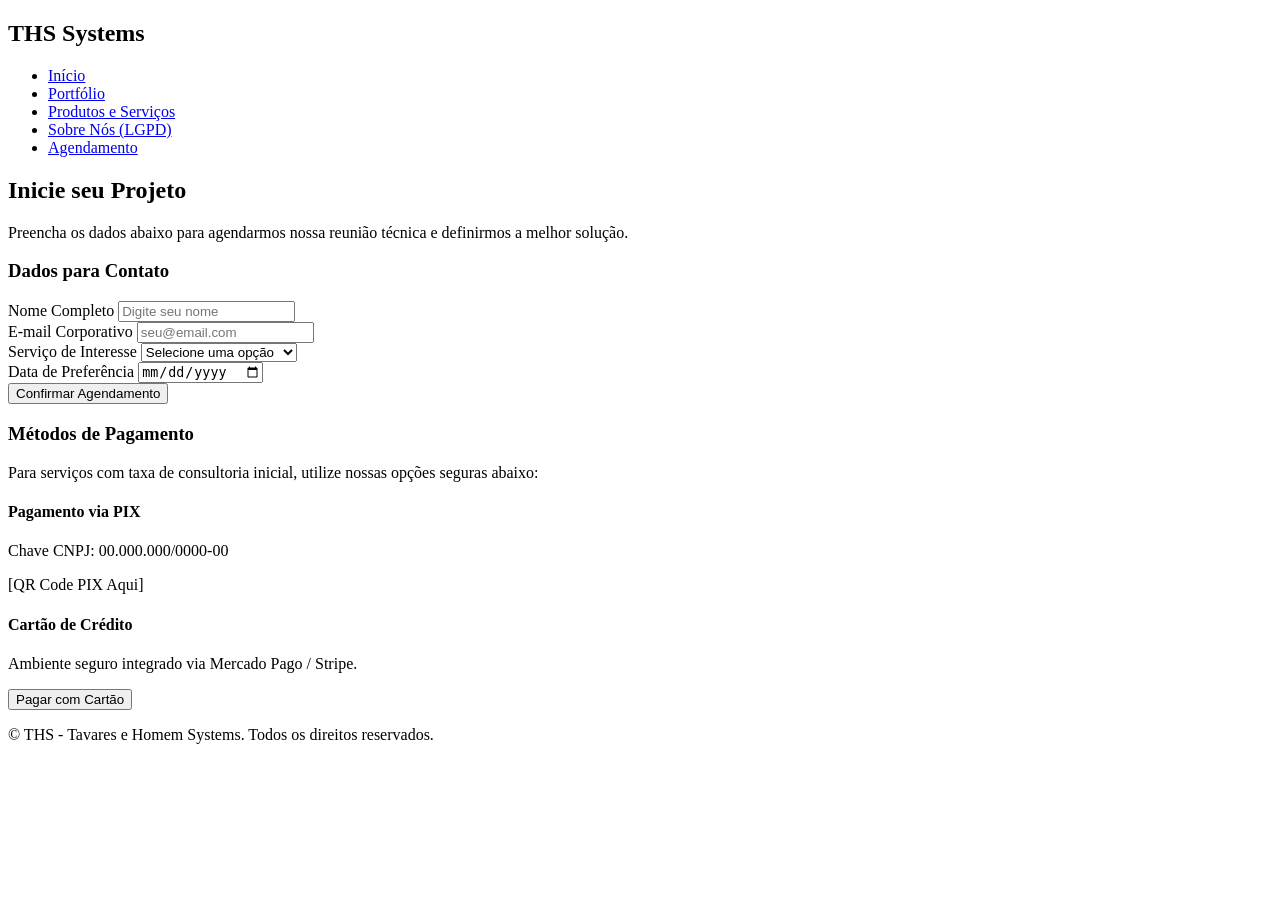
==== THS-TavaresEHomemSystems/agendamento.html @ 4957beeb "Create agendamento.html <header>     <nav class="navbar">         <div class="logo">             " ====
<!DOCTYPE html>
<html lang="pt-BR">
  <head>
  <meta charset="UTF-8">
  <meta name="viewport" content="width=device-width, initial-scale=1.0">
  <title>Produtos e Serviços - THS</title>
  <!-- O caminho do CSS usa '../' para voltar uma pasta e achar o arquivo -->
  <link rel="stylesheet" href="../css/style.css">
  </head>
  <body>
<header>
    <nav class="navbar">
        <div class="logo">
            <h1>THS <span class="neon-text">Systems</span></h1>
        </div>
        <ul class="nav-links">
            <li><a href="../index.html">Início</a></li>
            <li><a href="portfolio.html">Portfólio</a></li>
            <li><a href="product.html">Produtos e Serviços</a></li>
            <li><a href="sobre.html">Sobre Nós (LGPD)</a></li>
            <li><a href="agendamento.html" class="active">Agendamento</a></li>
        </ul>
    </nav>
</header>

<main class="container-agendamento">
    <section class="agendamento-header">
        <h2>Inicie seu <span class="neon-text">Projeto</span></h2>
        <p>Preencha os dados abaixo para agendarmos nossa reunião técnica e definirmos a melhor solução.</p>
    </section>

    <div class="agendamento-content">
        <!-- Formulário de Agendamento -->
        <form class="form-agendamento">
            <h3>Dados para Contato</h3>
            
            <div class="form-group">
                <label for="nome">Nome Completo</label>
                <input type="text" id="nome" placeholder="Digite seu nome" required>
            </div>

            <div class="form-group">
                <label for="email">E-mail Corporativo</label>
                <input type="email" id="email" placeholder="seu@email.com" required>
            </div>

            <div class="form-group">
                <label for="servico">Serviço de Interesse</label>
                <select id="servico" required>
                    <option value="" disabled selected>Selecione uma opção</option>
                    <option value="web">Desenvolvimento Web</option>
                    <option value="sistema">Sistemas Sob Medida</option>
                    <option value="manutencao">Manutenção de TI</option>
                    <option value="lgpd">Adequação LGPD</option>
                </select>
            </div>

            <div class="form-group">
                <label for="data">Data de Preferência</label>
                <input type="date" id="data" required>
            </div>

            <button type="button" class="btn-primary btn-submit">Confirmar Agendamento</button>
        </form>

        <!-- Área de Pagamento -->
        <div class="pagamento-info">
            <h3>Métodos de <span class="neon-text">Pagamento</span></h3>
            <p>Para serviços com taxa de consultoria inicial, utilize nossas opções seguras abaixo:</p>
            
            <div class="card-pagamento">
                <h4>Pagamento via PIX</h4>
                <p>Chave CNPJ: 00.000.000/0000-00</p>
                <div class="pix-placeholder">
                    [QR Code PIX Aqui]
                </div>
            </div>

            <div class="card-pagamento">
                <h4>Cartão de Crédito</h4>
                <p>Ambiente seguro integrado via Mercado Pago / Stripe.</p>
                <button class="btn-buy">Pagar com Cartão</button>
            </div>
        </div>
    </div>
</main>

<footer>
    <p>&copy; THS - Tavares e Homem Systems. Todos os direitos reservados.</p>
</footer>

<script src="../js/main.js"></script>
</body>
</html>
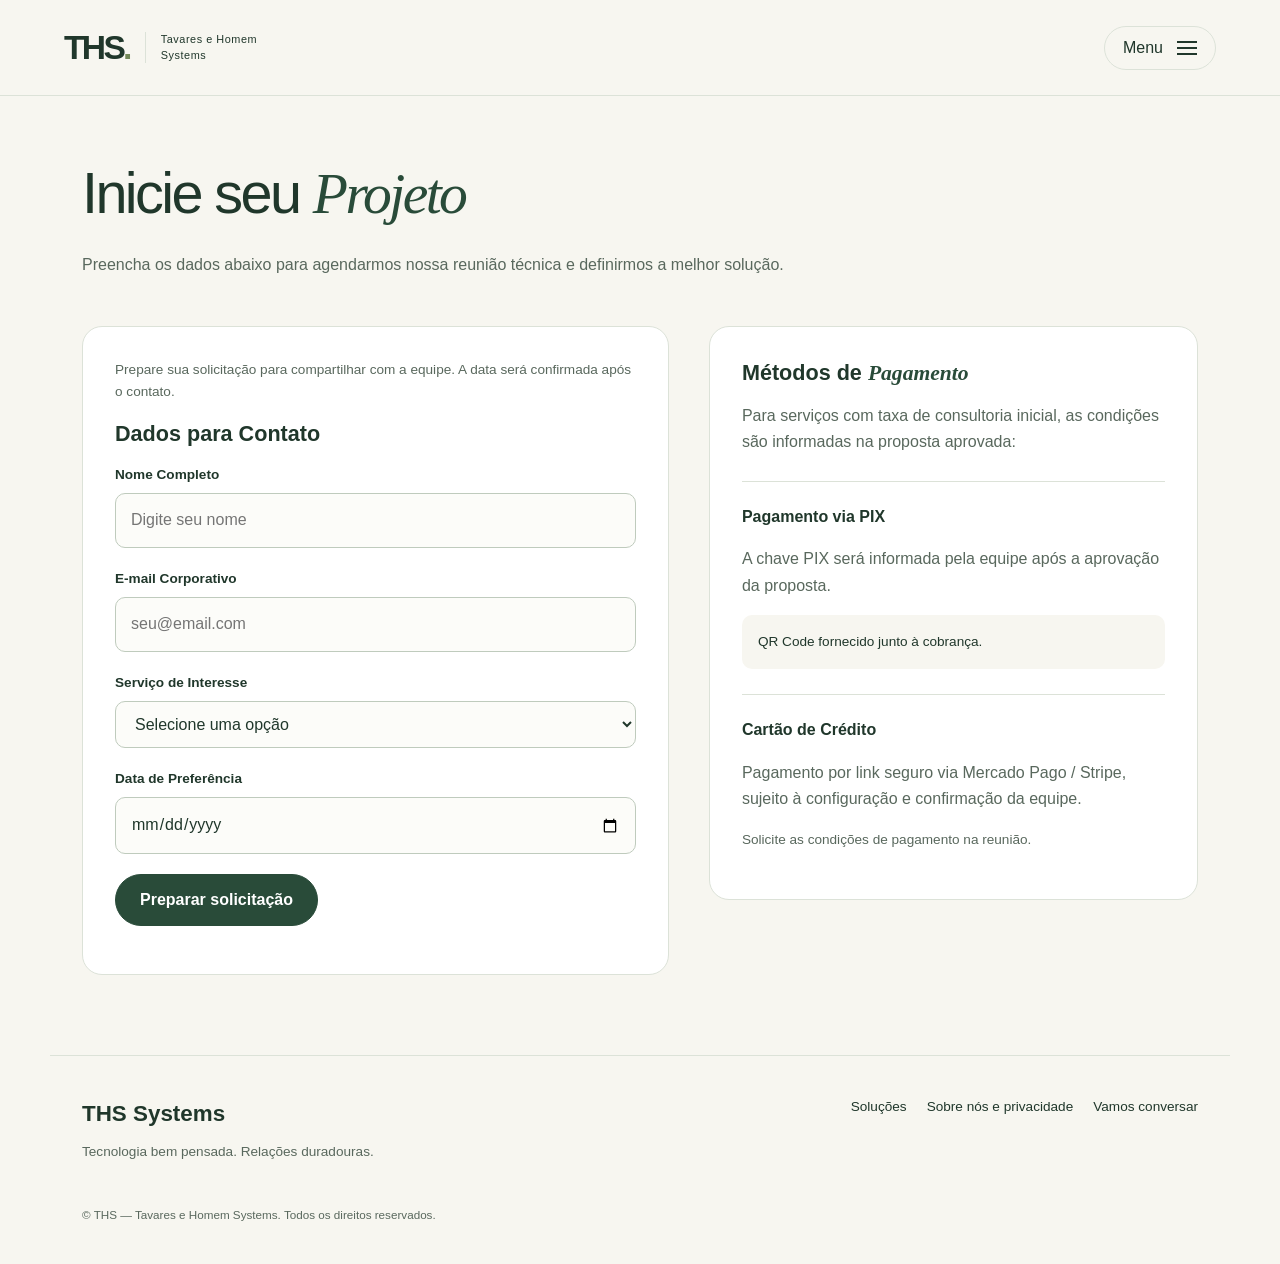
==== commit 8d9d7fb4: "Reformula layout responsivo THS, corrige navegação e apresenta automação e IA" ====
--- a/THS-TavaresEHomemSystems/agendamento.html
+++ b/THS-TavaresEHomemSystems/agendamento.html
@@ -3,35 +3,22 @@
   <head>
   <meta charset="UTF-8">
   <meta name="viewport" content="width=device-width, initial-scale=1.0">
-  <title>Produtos e Serviços - THS</title>
+  <title>Agendamento e dúvidas — THS</title>
   <!-- O caminho do CSS usa '../' para voltar uma pasta e achar o arquivo -->
-  <link rel="stylesheet" href="../css/style.css">
-  </head>
+  <link rel="stylesheet" href="css/style.css">
+  <meta name="description" content="THS — Tavares e Homem Systems. Desenvolvimento web, sistemas sob medida, manutenção de TI, design e inteligência artificial aplicada ao seu negócio."></head>
   <body>
-<header>
-    <nav class="navbar">
-        <div class="logo">
-            <h1>THS <span class="neon-text">Systems</span></h1>
-        </div>
-        <ul class="nav-links">
-            <li><a href="../index.html">Início</a></li>
-            <li><a href="portfolio.html">Portfólio</a></li>
-            <li><a href="product.html">Produtos e Serviços</a></li>
-            <li><a href="sobre.html">Sobre Nós (LGPD)</a></li>
-            <li><a href="agendamento.html" class="active">Agendamento</a></li>
-        </ul>
-    </nav>
-</header>
+<a class="skip-link" href="#conteudo">Pular para o conteúdo</a><header class="site-header"><nav class="navbar" aria-label="Navegação principal"><a class="brand" href="index.html" aria-label="THS — início"><span class="brand-mark">THS<span>.</span></span><span class="brand-name">Tavares e Homem<br>Systems</span></a><details class="menu"><summary aria-label="Abrir ou fechar menu"><span class="menu-label">Menu</span><span class="hamburger" aria-hidden="true"><i></i><i></i><i></i></span></summary><ul class="nav-links"><li><a href="index.html">Início</a></li><li><a href="product.html">Produtos e serviços</a></li><li><a href="portfolio.html">Portfólio</a></li><li><a href="sobre.html">Sobre nós e LGPD</a></li><li><a href="agendamento.html" aria-current="page">Agendamento e dúvidas</a></li></ul></details></nav></header>
 
-<main class="container-agendamento">
+<main id="conteudo" class="container-agendamento">
     <section class="agendamento-header">
-        <h2>Inicie seu <span class="neon-text">Projeto</span></h2>
+        <h1 class="page-title">Inicie seu <span class="neon-text">Projeto</span></h1>
         <p>Preencha os dados abaixo para agendarmos nossa reunião técnica e definirmos a melhor solução.</p>
     </section>
 
     <div class="agendamento-content">
         <!-- Formulário de Agendamento -->
-        <form class="form-agendamento">
+        <form class="form-agendamento"><p class="form-note">Prepare sua solicitação para compartilhar com a equipe. A data será confirmada após o contato.</p>
             <h3>Dados para Contato</h3>
             
             <div class="form-group">
@@ -51,7 +38,7 @@
                     <option value="web">Desenvolvimento Web</option>
                     <option value="sistema">Sistemas Sob Medida</option>
                     <option value="manutencao">Manutenção de TI</option>
-                    <option value="lgpd">Adequação LGPD</option>
+                    <option value="ia">Automação e Inteligência Artificial</option><option value="arquitetura">Arquitetura de Software</option><option value="design">UI/UX Design Interativo</option><option value="lgpd">Adequação LGPD</option>
                 </select>
             </div>
 
@@ -60,35 +47,34 @@
                 <input type="date" id="data" required>
             </div>
 
-            <button type="button" class="btn-primary btn-submit">Confirmar Agendamento</button>
-        </form>
+            <button type="submit" class="btn-primary btn-submit">Preparar solicitação</button>
+        <p id="form-status" role="status"></p><div id="request-result" hidden><label for="request-text">Sua solicitação</label><textarea id="request-text" rows="8" readonly></textarea><button type="button" class="btn-buy" id="copy-request">Copiar solicitação</button><p>Compartilhe este texto pelo canal de contato da THS que você já utiliza. Nenhum dado foi enviado e nenhum horário foi reservado.</p></div></form>
 
         <!-- Área de Pagamento -->
         <div class="pagamento-info">
             <h3>Métodos de <span class="neon-text">Pagamento</span></h3>
-            <p>Para serviços com taxa de consultoria inicial, utilize nossas opções seguras abaixo:</p>
+            <p>Para serviços com taxa de consultoria inicial, as condições são informadas na proposta aprovada:</p>
             
             <div class="card-pagamento">
                 <h4>Pagamento via PIX</h4>
-                <p>Chave CNPJ: 00.000.000/0000-00</p>
+                <p>A chave PIX será informada pela equipe após a aprovação da proposta.</p>
                 <div class="pix-placeholder">
-                    [QR Code PIX Aqui]
+                    QR Code fornecido junto à cobrança.
                 </div>
             </div>
 
             <div class="card-pagamento">
                 <h4>Cartão de Crédito</h4>
-                <p>Ambiente seguro integrado via Mercado Pago / Stripe.</p>
-                <button class="btn-buy">Pagar com Cartão</button>
+                <p>Pagamento por link seguro via Mercado Pago / Stripe, sujeito à configuração e confirmação da equipe.</p>
+                <p class="form-note">Solicite as condições de pagamento na reunião.</p>
             </div>
         </div>
     </div>
 </main>
 
-<footer>
-    <p>&copy; THS - Tavares e Homem Systems. Todos os direitos reservados.</p>
-</footer>
+<footer class="site-footer"><div><a class="footer-brand" href="index.html">THS Systems</a><p>Tecnologia bem pensada. Relações duradouras.</p></div><div><a href="product.html">Soluções</a><a href="sobre.html">Sobre nós e privacidade</a><a href="agendamento.html">Vamos conversar</a></div><small>© THS — Tavares e Homem Systems. Todos os direitos reservados.</small></footer>
 
-<script src="../js/main.js"></script>
+<script src="js/main.js"></script>
 </body>
 </html>
+
--- a/THS-TavaresEHomemSystems/css/style.css
+++ b/THS-TavaresEHomemSystems/css/style.css
@@ -0,0 +1,3 @@
+:root{--green:#294b39;--ink:#20372b;--muted:#59685d;--paper:#f7f6f0;--line:#dce2d8;--accent:#b9d5a3;--white:#fff}*{box-sizing:border-box}body{margin:0;background:var(--paper);color:var(--ink);font-family:'Segoe UI',Arial,sans-serif;line-height:1.65}a{color:inherit;text-decoration:none}button,input,select,textarea{font:inherit}button,summary{cursor:pointer}h1,h2,h3,h4,p{margin:0 0 1rem}h1,h2{line-height:1.15;letter-spacing:-.045em}h1{font-size:clamp(2.6rem,6.3vw,5.7rem);font-weight:500}h2{font-size:clamp(1.8rem,3.2vw,3rem);font-weight:500}h3{font-size:1.35rem;line-height:1.3}p{color:var(--muted)}em{font-family:Georgia,serif;font-weight:400}.site-header{position:sticky;top:0;z-index:20;background:rgba(247,246,240,.97);border-bottom:1px solid var(--line)}.navbar{max-width:1280px;margin:auto;padding:20px 5%;display:flex;align-items:center;justify-content:space-between;gap:1rem}.brand{display:flex;align-items:center;gap:15px}.brand-mark{font-size:2.1rem;font-weight:800;letter-spacing:-.08em}.brand-mark span{color:#728858}.brand-name{font-size:.68rem;line-height:1.4;letter-spacing:.05em;border-left:1px solid var(--line);padding-left:15px}.menu{position:relative}.menu summary{display:flex;align-items:center;gap:14px;min-height:44px;list-style:none;border:1px solid var(--line);border-radius:30px;padding:8px 18px}.menu summary::-webkit-details-marker{display:none}.hamburger{display:grid;gap:4px;width:20px}.hamburger i{height:2px;background:var(--ink);transition:transform .2s}.menu[open] .hamburger i:first-child{transform:translateY(6px) rotate(45deg)}.menu[open] .hamburger i:nth-child(2){opacity:0}.menu[open] .hamburger i:last-child{transform:translateY(-6px) rotate(-45deg)}.nav-links{position:absolute;right:0;top:100%;width:300px;max-width:calc(100vw - 32px);list-style:none;background:var(--white);padding:12px;border:1px solid var(--line);border-radius:18px;box-shadow:0 18px 50px #20372b18}.nav-links a{display:block;padding:12px 16px;border-radius:10px}.nav-links a:hover,.nav-links a[aria-current]{background:#e9eee3;color:var(--green)}.skip-link{position:fixed;top:-100px;left:1rem;z-index:100;background:white;padding:12px}.skip-link:focus{top:10px}:focus-visible{outline:3px solid #648244;outline-offset:4px}main{max-width:1180px;margin:auto;padding:64px 32px 80px;min-height:65vh}.hero{padding:35px 0 70px;position:relative}.hero-content{max-width:900px}.hero-content>p:not(.eyebrow){font-size:1.2rem;max-width:640px}.eyebrow{font-size:.73rem;letter-spacing:.15em;font-weight:700;color:var(--green);margin-bottom:24px}.terminal-container{display:inline-flex;gap:8px;margin:24px 0;background:#e9eee3;padding:10px 18px;border-radius:30px;font-family:monospace;font-size:.85rem;flex-wrap:wrap}.prefix{color:var(--green)}.neon-text{color:var(--green);font-family:Georgia,serif;font-style:italic}.btn-primary,.btn-buy{display:inline-flex;align-items:center;justify-content:center;min-height:48px;padding:12px 24px;border:1px solid var(--green);border-radius:30px;background:var(--green);color:white;font-weight:600;transition:background .2s,transform .2s}.btn-primary:hover,.btn-buy:hover{background:#3e614c;transform:translateY(-2px)}.home-intro{border-top:1px solid var(--line);padding:55px 0;display:grid;grid-template-columns:1.2fr 1fr;gap:50px}.home-intro h2{font-size:2rem}.home-solutions,.products-grid,.lgpd-cards{display:grid;grid-template-columns:repeat(3,minmax(0,1fr));gap:22px}.home-solutions>a,.product-card,.card{background:#fff;border:1px solid var(--line);border-radius:18px;padding:30px;min-width:0}.home-solutions span{font-size:.7rem;letter-spacing:.09em;display:block;margin-bottom:40px}.home-solutions b{font-size:.85rem}.cta{margin-top:60px;padding:40px;background:#e8eddf;border-radius:24px;display:flex;align-items:center;justify-content:space-between;gap:25px}.cta h2{font-size:2rem;margin:0}.products-header,.portfolio-header,.agendamento-header{max-width:770px;margin-bottom:48px}.product-card{display:flex;flex-direction:column}.product-card p{font-size:.95rem}.icon{font-size:1.5rem;margin-bottom:20px}.price{margin-top:auto;font-size:.8rem;color:var(--muted);padding:14px 0}.product-card .btn-buy{align-self:flex-start;font-size:.85rem}.deliverables{margin-top:50px;padding:40px;background:#e8eddf;border-radius:20px}.iframe-showcase{display:grid;gap:40px}.iframe-card{border:1px solid var(--line);border-radius:20px;overflow:hidden;background:white}.iframe-info{display:flex;align-items:center;justify-content:space-between;gap:20px;padding:24px}.iframe-info h3{margin:0}.iframe-info a{font-size:.8rem}.iframe-wrapper{background:#e8eddf}.iframe-wrapper iframe{display:block;width:100%;height:520px;border:0}.about-section,.lgpd-section,.contract-section{margin-bottom:60px}.about-section>p,.lgpd-section>p,.contract-section>p{max-width:850px}.lgpd-cards{margin-top:30px}.steps-list{list-style:none;padding:0;counter-reset:step;display:grid;gap:0}.steps-list li{padding:24px 0;border-bottom:1px solid var(--line);color:var(--muted)}.steps-list strong{color:var(--ink);display:block;margin-bottom:8px}.agendamento-content{display:grid;grid-template-columns:1.2fr 1fr;gap:40px;align-items:start}.form-agendamento,.pagamento-info{background:#fff;padding:32px;border:1px solid var(--line);border-radius:20px}.form-group{margin-bottom:20px}label{display:block;font-size:.85rem;font-weight:600;margin-bottom:7px}input,select,textarea{width:100%;min-width:0;padding:13px 15px;border:1px solid #bfcbbd;border-radius:10px;background:#fcfcf9;color:var(--ink)}textarea{resize:vertical}.form-note{font-size:.85rem}.card-pagamento{border-top:1px solid var(--line);padding-top:22px;margin-top:25px}.pix-placeholder{font-size:.85rem;background:var(--paper);padding:16px;border-radius:10px}.site-footer{max-width:1180px;margin:auto;padding:40px 32px;display:grid;grid-template-columns:1fr 1fr;border-top:1px solid var(--line);gap:25px}.footer-brand{font-size:1.4rem;font-weight:700}.site-footer p{font-size:.85rem;margin-top:8px}.site-footer>div:nth-child(2){display:flex;flex-wrap:wrap;justify-content:flex-end;gap:20px;font-size:.85rem}.site-footer small{grid-column:1/-1;font-size:.73rem;color:var(--muted)}#form-status{margin-top:15px}#request-result{margin-top:20px}#request-result button{margin:15px 0}main,section{scroll-margin-top:110px}@media(min-width:1450px){.hero{padding-top:70px;padding-bottom:100px}}@media(max-width:900px){.products-grid,.home-solutions,.lgpd-cards{grid-template-columns:repeat(2,minmax(0,1fr))}.home-intro,.agendamento-content{grid-template-columns:1fr;gap:25px}.hero{padding-top:20px}.hero-content{max-width:750px}}@media(max-width:600px){main{padding:35px 20px 55px}.navbar{padding:14px 20px}.brand-name{font-size:.6rem}.brand-mark{font-size:1.8rem}.menu-label{display:none}.menu summary{padding:10px 13px}.products-grid,.home-solutions,.lgpd-cards{grid-template-columns:1fr}.hero{padding-bottom:40px}.hero-content>p:not(.eyebrow){font-size:1.05rem}.eyebrow{font-size:.65rem}.home-intro{padding:35px 0}.cta,.iframe-info{flex-direction:column;align-items:flex-start}.cta,.deliverables{padding:25px}.iframe-wrapper iframe{height:420px}.form-agendamento,.pagamento-info{padding:22px}.site-footer{grid-template-columns:1fr;padding:30px 20px}.site-footer>div:nth-child(2){justify-content:flex-start}.btn-primary,.btn-buy{max-width:100%;text-align:center}.home-solutions span{margin-bottom:25px}}@media(prefers-reduced-motion:reduce){*,*::before,*::after{transition:none!important;animation:none!important;scroll-behavior:auto!important}}
+
+.page-title{font-size:clamp(2.2rem,4.5vw,4rem);margin-bottom:24px}
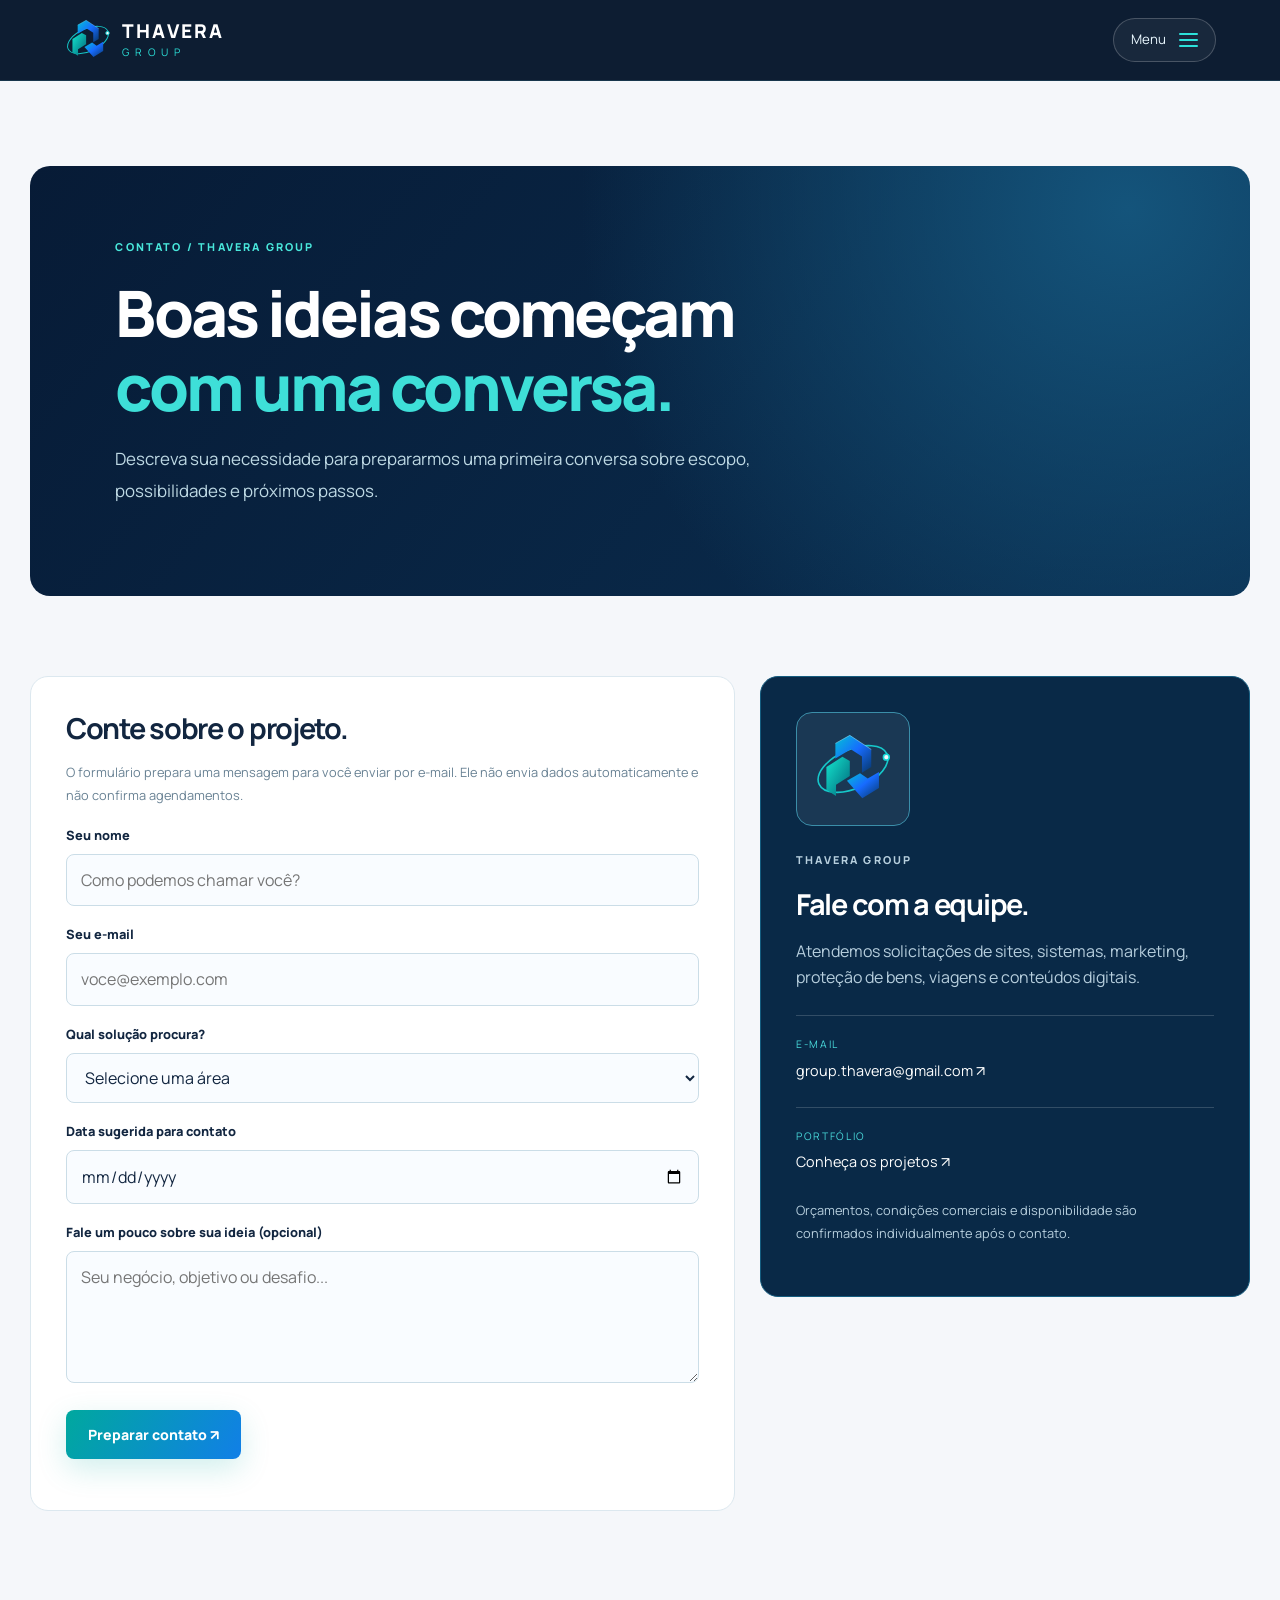
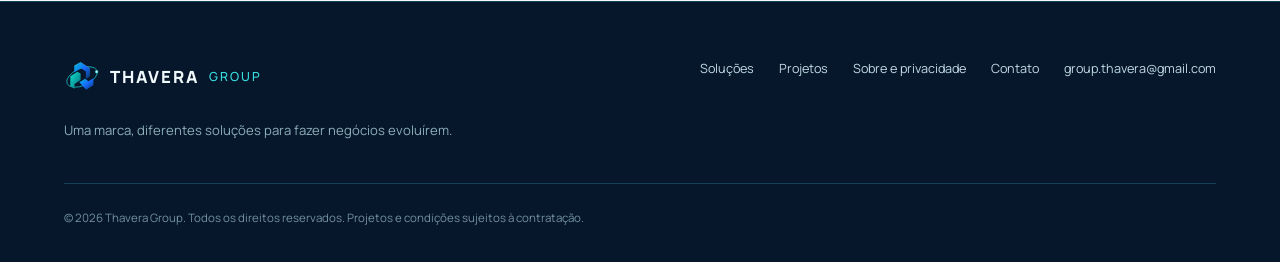
==== commit cf6a6b95: "Rebrand completo do site para Thavera Group: identidade visual, serviços e contato; preservar portfó" ====
--- a/THS-TavaresEHomemSystems/agendamento.html
+++ b/THS-TavaresEHomemSystems/agendamento.html
@@ -3,76 +3,38 @@
   <head>
   <meta charset="UTF-8">
   <meta name="viewport" content="width=device-width, initial-scale=1.0">
-  <title>Agendamento e dúvidas — THS</title>
+  <title>Contato e propostas | Thavera Group</title>
   <!-- O caminho do CSS usa '../' para voltar uma pasta e achar o arquivo -->
   <link rel="stylesheet" href="css/style.css">
-  <meta name="description" content="THS — Tavares e Homem Systems. Desenvolvimento web, sistemas sob medida, manutenção de TI, design e inteligência artificial aplicada ao seu negócio."></head>
+    <meta name="description" content="Converse com a Thavera Group e solicite uma proposta para seu projeto.">
+    <meta name="theme-color" content="#0b1d3a">
+    <link rel="canonical" href="https://ths-tavaresehomem.vercel.app/agendamento.html">
+    <link rel="icon" type="image/svg+xml" href="assets/thavera-mark.svg">
+    
+    
+    <meta property="og:type" content="website">
+    <meta property="og:site_name" content="Thavera Group">
+    <meta property="og:locale" content="pt_BR">
+    <meta property="og:title" content="Contato e propostas | Thavera Group">
+    <meta property="og:description" content="Converse com a Thavera Group e solicite uma proposta para seu projeto.">
+    <meta property="og:url" content="https://ths-tavaresehomem.vercel.app/agendamento.html">
+    <meta property="og:image" content="https://ths-tavaresehomem.vercel.app/assets/thavera-social-preview.svg">
+    <meta property="og:image:secure_url" content="https://ths-tavaresehomem.vercel.app/assets/thavera-social-preview.svg">
+    <meta property="og:image:type" content="image/svg+xml">
+    <meta property="og:image:width" content="1200">
+    <meta property="og:image:height" content="630">
+    <meta property="og:image:alt" content="Thavera Group — Desenvolvimento e Mídias Sociais">
+    <meta name="twitter:card" content="summary_large_image">
+    <meta name="twitter:title" content="Contato e propostas | Thavera Group">
+    <meta name="twitter:description" content="Converse com a Thavera Group e solicite uma proposta para seu projeto.">
+    <meta name="twitter:image" content="https://ths-tavaresehomem.vercel.app/assets/thavera-social-preview.svg">
+</head>
   <body>
-<a class="skip-link" href="#conteudo">Pular para o conteúdo</a><header class="site-header"><nav class="navbar" aria-label="Navegação principal"><a class="brand" href="index.html" aria-label="THS — início"><span class="brand-mark">THS<span>.</span></span><span class="brand-name">Tavares e Homem<br>Systems</span></a><details class="menu"><summary aria-label="Abrir ou fechar menu"><span class="menu-label">Menu</span><span class="hamburger" aria-hidden="true"><i></i><i></i><i></i></span></summary><ul class="nav-links"><li><a href="index.html">Início</a></li><li><a href="product.html">Produtos e serviços</a></li><li><a href="portfolio.html">Portfólio</a></li><li><a href="sobre.html">Sobre nós e LGPD</a></li><li><a href="agendamento.html" aria-current="page">Agendamento e dúvidas</a></li></ul></details></nav></header>
+<a class="skip-link" href="#conteudo">Pular para o conteúdo</a><header class="site-header"><nav class="navbar" aria-label="Navegação principal"><a class="brand" href="index.html" aria-label="Thavera Group — página inicial"><img class="brand-icon" src="assets/thavera-mark.svg" width="48" height="48" alt=""><span class="brand-name"><strong>THAVERA</strong><small>GROUP</small></span></a><details class="menu"><summary aria-label="Abrir menu"><span class="menu-label">Menu</span><span class="hamburger" aria-hidden="true"><i></i><i></i><i></i></span></summary><ul class="nav-links"><li><a href="index.html" >Início</a></li><li><a href="product.html" >Serviços</a></li><li><a href="portfolio.html" >Portfólio</a></li><li><a href="sobre.html" >Sobre nós</a></li><li><a class="nav-contact" href="agendamento.html" aria-current="page">Solicitar proposta ↗</a></li></ul></details></nav></header>
 
-<main id="conteudo" class="container-agendamento">
-    <section class="agendamento-header">
-        <h1 class="page-title">Inicie seu <span class="neon-text">Projeto</span></h1>
-        <p>Preencha os dados abaixo para agendarmos nossa reunião técnica e definirmos a melhor solução.</p>
-    </section>
+<main id="conteudo" class="interior-page"><section class="interior-hero"><p class="eyebrow">CONTATO / THAVERA GROUP</p><h1>Boas ideias começam<br><em>com uma conversa.</em></h1><p>Descreva sua necessidade para prepararmos uma primeira conversa sobre escopo, possibilidades e próximos passos.</p></section><div class="agendamento-content"><form class="form-agendamento"><h2>Conte sobre o projeto.</h2><p class="form-note">O formulário prepara uma mensagem para você enviar por e-mail. Ele não envia dados automaticamente e não confirma agendamentos.</p><div class="form-group"><label for="nome">Seu nome</label><input id="nome" type="text" name="nome" placeholder="Como podemos chamar você?" maxlength="100" autocomplete="name" required></div><div class="form-group"><label for="email">Seu e-mail</label><input id="email" type="email" name="email" placeholder="voce@exemplo.com" maxlength="150" autocomplete="email" required></div><div class="form-group"><label for="servico">Qual solução procura?</label><select id="servico" name="servico" required><option value="" disabled selected>Selecione uma área</option><option value="web">Sites e sistemas</option><option value="marketing">Marketing digital</option><option value="rastreamento">Rastreamento de bens</option><option value="viagens">Consultoria em viagens</option><option value="publicacao">Publicação digital</option><option value="ia">Automação e IA</option><option value="design">Design e identidade</option><option value="manutencao">Suporte e manutenção</option></select></div><div class="form-group"><label for="data">Data sugerida para contato</label><input id="data" type="date" name="data" required></div><div class="form-group"><label for="detalhes">Fale um pouco sobre sua ideia (opcional)</label><textarea id="detalhes" name="detalhes" rows="4" maxlength="2000" placeholder="Seu negócio, objetivo ou desafio..."></textarea></div><button type="submit" class="btn-primary btn-submit">Preparar contato ↗</button><p id="form-status" role="status" aria-live="polite"></p><div id="request-result" hidden><label for="request-text">Mensagem pronta para compartilhar</label><textarea id="request-text" rows="10" readonly></textarea><div class="request-actions"><a class="btn-primary" id="send-request" href="mailto:group.thavera@gmail.com">Abrir e-mail ↗</a><button type="button" class="btn-buy" id="copy-request">Copiar texto</button></div><p class="form-note">O envio depende do aplicativo de e-mail do seu dispositivo. Nenhum horário será reservado automaticamente.</p></div></form><aside class="contact-aside"><div class="contact-mark"><img src="assets/thavera-mark.svg" width="82" height="82" alt=""></div><p class="eyebrow">THAVERA GROUP</p><h2>Fale com a equipe.</h2><p>Atendemos solicitações de sites, sistemas, marketing, proteção de bens, viagens e conteúdos digitais.</p><div class="contact-line"><span>E-MAIL</span><a href="mailto:group.thavera@gmail.com">group.thavera@gmail.com ↗</a></div><div class="contact-line"><span>PORTFÓLIO</span><a href="portfolio.html">Conheça os projetos ↗</a></div><p class="form-note">Orçamentos, condições comerciais e disponibilidade são confirmados individualmente após o contato.</p></aside></div></main>
 
-    <div class="agendamento-content">
-        <!-- Formulário de Agendamento -->
-        <form class="form-agendamento"><p class="form-note">Prepare sua solicitação para compartilhar com a equipe. A data será confirmada após o contato.</p>
-            <h3>Dados para Contato</h3>
-            
-            <div class="form-group">
-                <label for="nome">Nome Completo</label>
-                <input type="text" id="nome" placeholder="Digite seu nome" required>
-            </div>
-
-            <div class="form-group">
-                <label for="email">E-mail Corporativo</label>
-                <input type="email" id="email" placeholder="seu@email.com" required>
-            </div>
-
-            <div class="form-group">
-                <label for="servico">Serviço de Interesse</label>
-                <select id="servico" required>
-                    <option value="" disabled selected>Selecione uma opção</option>
-                    <option value="web">Desenvolvimento Web</option>
-                    <option value="sistema">Sistemas Sob Medida</option>
-                    <option value="manutencao">Manutenção de TI</option>
-                    <option value="ia">Automação e Inteligência Artificial</option><option value="arquitetura">Arquitetura de Software</option><option value="design">UI/UX Design Interativo</option><option value="lgpd">Adequação LGPD</option>
-                </select>
-            </div>
-
-            <div class="form-group">
-                <label for="data">Data de Preferência</label>
-                <input type="date" id="data" required>
-            </div>
-
-            <button type="submit" class="btn-primary btn-submit">Preparar solicitação</button>
-        <p id="form-status" role="status"></p><div id="request-result" hidden><label for="request-text">Sua solicitação</label><textarea id="request-text" rows="8" readonly></textarea><button type="button" class="btn-buy" id="copy-request">Copiar solicitação</button><p>Compartilhe este texto pelo canal de contato da THS que você já utiliza. Nenhum dado foi enviado e nenhum horário foi reservado.</p></div></form>
-
-        <!-- Área de Pagamento -->
-        <div class="pagamento-info">
-            <h3>Métodos de <span class="neon-text">Pagamento</span></h3>
-            <p>Para serviços com taxa de consultoria inicial, as condições são informadas na proposta aprovada:</p>
-            
-            <div class="card-pagamento">
-                <h4>Pagamento via PIX</h4>
-                <p>A chave PIX será informada pela equipe após a aprovação da proposta.</p>
-                <div class="pix-placeholder">
-                    QR Code fornecido junto à cobrança.
-                </div>
-            </div>
-
-            <div class="card-pagamento">
-                <h4>Cartão de Crédito</h4>
-                <p>Pagamento por link seguro via Mercado Pago / Stripe, sujeito à configuração e confirmação da equipe.</p>
-                <p class="form-note">Solicite as condições de pagamento na reunião.</p>
-            </div>
-        </div>
-    </div>
-</main>
-
-<footer class="site-footer"><div><a class="footer-brand" href="index.html">THS Systems</a><p>Tecnologia bem pensada. Relações duradouras.</p></div><div><a href="product.html">Soluções</a><a href="sobre.html">Sobre nós e privacidade</a><a href="agendamento.html">Vamos conversar</a></div><small>© THS — Tavares e Homem Systems. Todos os direitos reservados.</small></footer>
+<footer class="site-footer"><div><a class="footer-brand" href="index.html"><img src="assets/thavera-mark.svg" width="36" height="36" alt="">THAVERA <span>GROUP</span></a><p>Uma marca, diferentes soluções para fazer negócios evoluírem.</p></div><div class="footer-links"><a href="product.html">Soluções</a><a href="portfolio.html">Projetos</a><a href="sobre.html">Sobre e privacidade</a><a href="agendamento.html">Contato</a><a href="mailto:group.thavera@gmail.com">group.thavera@gmail.com</a></div><small>© 2026 Thavera Group. Todos os direitos reservados. Projetos e condições sujeitos à contratação.</small></footer>
 
 <script src="js/main.js"></script>
 </body>
--- a/THS-TavaresEHomemSystems/css/style.css
+++ b/THS-TavaresEHomemSystems/css/style.css
@@ -1,3 +1,4 @@
-:root{--green:#294b39;--ink:#20372b;--muted:#59685d;--paper:#f7f6f0;--line:#dce2d8;--accent:#b9d5a3;--white:#fff}*{box-sizing:border-box}body{margin:0;background:var(--paper);color:var(--ink);font-family:'Segoe UI',Arial,sans-serif;line-height:1.65}a{color:inherit;text-decoration:none}button,input,select,textarea{font:inherit}button,summary{cursor:pointer}h1,h2,h3,h4,p{margin:0 0 1rem}h1,h2{line-height:1.15;letter-spacing:-.045em}h1{font-size:clamp(2.6rem,6.3vw,5.7rem);font-weight:500}h2{font-size:clamp(1.8rem,3.2vw,3rem);font-weight:500}h3{font-size:1.35rem;line-height:1.3}p{color:var(--muted)}em{font-family:Georgia,serif;font-weight:400}.site-header{position:sticky;top:0;z-index:20;background:rgba(247,246,240,.97);border-bottom:1px solid var(--line)}.navbar{max-width:1280px;margin:auto;padding:20px 5%;display:flex;align-items:center;justify-content:space-between;gap:1rem}.brand{display:flex;align-items:center;gap:15px}.brand-mark{font-size:2.1rem;font-weight:800;letter-spacing:-.08em}.brand-mark span{color:#728858}.brand-name{font-size:.68rem;line-height:1.4;letter-spacing:.05em;border-left:1px solid var(--line);padding-left:15px}.menu{position:relative}.menu summary{display:flex;align-items:center;gap:14px;min-height:44px;list-style:none;border:1px solid var(--line);border-radius:30px;padding:8px 18px}.menu summary::-webkit-details-marker{display:none}.hamburger{display:grid;gap:4px;width:20px}.hamburger i{height:2px;background:var(--ink);transition:transform .2s}.menu[open] .hamburger i:first-child{transform:translateY(6px) rotate(45deg)}.menu[open] .hamburger i:nth-child(2){opacity:0}.menu[open] .hamburger i:last-child{transform:translateY(-6px) rotate(-45deg)}.nav-links{position:absolute;right:0;top:100%;width:300px;max-width:calc(100vw - 32px);list-style:none;background:var(--white);padding:12px;border:1px solid var(--line);border-radius:18px;box-shadow:0 18px 50px #20372b18}.nav-links a{display:block;padding:12px 16px;border-radius:10px}.nav-links a:hover,.nav-links a[aria-current]{background:#e9eee3;color:var(--green)}.skip-link{position:fixed;top:-100px;left:1rem;z-index:100;background:white;padding:12px}.skip-link:focus{top:10px}:focus-visible{outline:3px solid #648244;outline-offset:4px}main{max-width:1180px;margin:auto;padding:64px 32px 80px;min-height:65vh}.hero{padding:35px 0 70px;position:relative}.hero-content{max-width:900px}.hero-content>p:not(.eyebrow){font-size:1.2rem;max-width:640px}.eyebrow{font-size:.73rem;letter-spacing:.15em;font-weight:700;color:var(--green);margin-bottom:24px}.terminal-container{display:inline-flex;gap:8px;margin:24px 0;background:#e9eee3;padding:10px 18px;border-radius:30px;font-family:monospace;font-size:.85rem;flex-wrap:wrap}.prefix{color:var(--green)}.neon-text{color:var(--green);font-family:Georgia,serif;font-style:italic}.btn-primary,.btn-buy{display:inline-flex;align-items:center;justify-content:center;min-height:48px;padding:12px 24px;border:1px solid var(--green);border-radius:30px;background:var(--green);color:white;font-weight:600;transition:background .2s,transform .2s}.btn-primary:hover,.btn-buy:hover{background:#3e614c;transform:translateY(-2px)}.home-intro{border-top:1px solid var(--line);padding:55px 0;display:grid;grid-template-columns:1.2fr 1fr;gap:50px}.home-intro h2{font-size:2rem}.home-solutions,.products-grid,.lgpd-cards{display:grid;grid-template-columns:repeat(3,minmax(0,1fr));gap:22px}.home-solutions>a,.product-card,.card{background:#fff;border:1px solid var(--line);border-radius:18px;padding:30px;min-width:0}.home-solutions span{font-size:.7rem;letter-spacing:.09em;display:block;margin-bottom:40px}.home-solutions b{font-size:.85rem}.cta{margin-top:60px;padding:40px;background:#e8eddf;border-radius:24px;display:flex;align-items:center;justify-content:space-between;gap:25px}.cta h2{font-size:2rem;margin:0}.products-header,.portfolio-header,.agendamento-header{max-width:770px;margin-bottom:48px}.product-card{display:flex;flex-direction:column}.product-card p{font-size:.95rem}.icon{font-size:1.5rem;margin-bottom:20px}.price{margin-top:auto;font-size:.8rem;color:var(--muted);padding:14px 0}.product-card .btn-buy{align-self:flex-start;font-size:.85rem}.deliverables{margin-top:50px;padding:40px;background:#e8eddf;border-radius:20px}.iframe-showcase{display:grid;gap:40px}.iframe-card{border:1px solid var(--line);border-radius:20px;overflow:hidden;background:white}.iframe-info{display:flex;align-items:center;justify-content:space-between;gap:20px;padding:24px}.iframe-info h3{margin:0}.iframe-info a{font-size:.8rem}.iframe-wrapper{background:#e8eddf}.iframe-wrapper iframe{display:block;width:100%;height:520px;border:0}.about-section,.lgpd-section,.contract-section{margin-bottom:60px}.about-section>p,.lgpd-section>p,.contract-section>p{max-width:850px}.lgpd-cards{margin-top:30px}.steps-list{list-style:none;padding:0;counter-reset:step;display:grid;gap:0}.steps-list li{padding:24px 0;border-bottom:1px solid var(--line);color:var(--muted)}.steps-list strong{color:var(--ink);display:block;margin-bottom:8px}.agendamento-content{display:grid;grid-template-columns:1.2fr 1fr;gap:40px;align-items:start}.form-agendamento,.pagamento-info{background:#fff;padding:32px;border:1px solid var(--line);border-radius:20px}.form-group{margin-bottom:20px}label{display:block;font-size:.85rem;font-weight:600;margin-bottom:7px}input,select,textarea{width:100%;min-width:0;padding:13px 15px;border:1px solid #bfcbbd;border-radius:10px;background:#fcfcf9;color:var(--ink)}textarea{resize:vertical}.form-note{font-size:.85rem}.card-pagamento{border-top:1px solid var(--line);padding-top:22px;margin-top:25px}.pix-placeholder{font-size:.85rem;background:var(--paper);padding:16px;border-radius:10px}.site-footer{max-width:1180px;margin:auto;padding:40px 32px;display:grid;grid-template-columns:1fr 1fr;border-top:1px solid var(--line);gap:25px}.footer-brand{font-size:1.4rem;font-weight:700}.site-footer p{font-size:.85rem;margin-top:8px}.site-footer>div:nth-child(2){display:flex;flex-wrap:wrap;justify-content:flex-end;gap:20px;font-size:.85rem}.site-footer small{grid-column:1/-1;font-size:.73rem;color:var(--muted)}#form-status{margin-top:15px}#request-result{margin-top:20px}#request-result button{margin:15px 0}main,section{scroll-margin-top:110px}@media(min-width:1450px){.hero{padding-top:70px;padding-bottom:100px}}@media(max-width:900px){.products-grid,.home-solutions,.lgpd-cards{grid-template-columns:repeat(2,minmax(0,1fr))}.home-intro,.agendamento-content{grid-template-columns:1fr;gap:25px}.hero{padding-top:20px}.hero-content{max-width:750px}}@media(max-width:600px){main{padding:35px 20px 55px}.navbar{padding:14px 20px}.brand-name{font-size:.6rem}.brand-mark{font-size:1.8rem}.menu-label{display:none}.menu summary{padding:10px 13px}.products-grid,.home-solutions,.lgpd-cards{grid-template-columns:1fr}.hero{padding-bottom:40px}.hero-content>p:not(.eyebrow){font-size:1.05rem}.eyebrow{font-size:.65rem}.home-intro{padding:35px 0}.cta,.iframe-info{flex-direction:column;align-items:flex-start}.cta,.deliverables{padding:25px}.iframe-wrapper iframe{height:420px}.form-agendamento,.pagamento-info{padding:22px}.site-footer{grid-template-columns:1fr;padding:30px 20px}.site-footer>div:nth-child(2){justify-content:flex-start}.btn-primary,.btn-buy{max-width:100%;text-align:center}.home-solutions span{margin-bottom:25px}}@media(prefers-reduced-motion:reduce){*,*::before,*::after{transition:none!important;animation:none!important;scroll-behavior:auto!important}}
-
-.page-title{font-size:clamp(2.2rem,4.5vw,4rem);margin-bottom:24px}
+@import url('https://fonts.googleapis.com/css2?family=DM+Sans:wght@400;500;600;700;800&family=Manrope:wght@400;500;600;700;800&display=swap');
+:root{--navy:#0b1d3a;--midnight:#06162c;--blue:#1677ff;--deepblue:#0f4c6b;--teal:#00a89e;--cyan:#2ce2da;--paper:#f5f7fa;--white:#fff;--ink:#122640;--muted:#5b6f82;--line:#dce8ef;--shadow:0 24px 70px rgba(10,37,66,.08)}
+*{box-sizing:border-box}html{scroll-behavior:smooth}body{margin:0;background:var(--paper);font-family:Manrope,"DM Sans",Arial,sans-serif;color:var(--ink);line-height:1.65}button,input,select,textarea{font:inherit}button,summary{cursor:pointer}a{color:inherit;text-decoration:none}h1,h2,h3,h4,p{margin:0 0 1rem}h1,h2,h3{line-height:1.15;letter-spacing:-.045em}h1{font-size:clamp(2.8rem,5.3vw,5.5rem)}h2{font-size:clamp(2rem,3.6vw,3.45rem)}h3{font-size:1.22rem}p{color:var(--muted)}em{font-style:normal;color:var(--teal)}:focus-visible{outline:3px solid var(--teal);outline-offset:4px}.skip-link{position:fixed;top:-120px;left:16px;z-index:100;background:white;padding:12px 18px;border-radius:9px}.skip-link:focus{top:10px}.site-header{position:sticky;top:0;z-index:30;background:rgba(6,22,44,.97);border-bottom:1px solid rgba(85,178,209,.16);backdrop-filter:blur(15px)}.navbar{max-width:1380px;margin:auto;padding:12px 5%;min-height:80px;display:flex;align-items:center;justify-content:space-between;gap:20px}.brand{display:flex;align-items:center;gap:10px;color:white;flex-shrink:0}.brand-icon{width:48px;height:48px;object-fit:contain}.brand-name{display:flex;flex-direction:column;line-height:1.04;letter-spacing:.14em}.brand-name strong{font-size:1.19rem;font-weight:800}.brand-name small{font-size:.65rem;color:var(--cyan);letter-spacing:.56em;padding-top:6px}.menu{position:relative}.menu summary{list-style:none;display:flex;gap:13px;align-items:center;color:#eaf8ff;background:#ffffff0c;border:1px solid #ffffff35;padding:10px 17px;border-radius:30px;min-height:44px}.menu summary::-webkit-details-marker{display:none}.menu-label{font-size:.83rem}.hamburger{display:grid;gap:4px;width:19px}.hamburger i{height:2px;background:var(--cyan);border-radius:3px}.menu[open] .hamburger i:first-child{transform:translateY(6px) rotate(45deg)}.menu[open] .hamburger i:nth-child(2){opacity:0}.menu[open] .hamburger i:last-child{transform:translateY(-6px) rotate(-45deg)}.nav-links{position:absolute;right:0;top:calc(100% + 10px);width:320px;max-width:calc(100vw - 30px);list-style:none;margin:0;background:#0b2341;border:1px solid #32728a;border-radius:16px;padding:10px;box-shadow:0 18px 50px #0007}.nav-links a{display:block;color:#dce9f3;padding:12px 16px;border-radius:9px;font-size:.87rem}.nav-links a:hover,.nav-links a[aria-current]{color:white;background:#ffffff15}.nav-links .nav-contact{color:#43ebe1}main{min-height:62vh}section{scroll-margin-top:90px}.eyebrow{color:#00a89e;font-weight:800;letter-spacing:.2em;font-size:.68rem;margin-bottom:20px}.btn-primary,.btn-buy,.btn-secondary{min-height:49px;padding:12px 22px;border-radius:8px;font-size:.88rem;font-weight:800;display:inline-flex;align-items:center;justify-content:center;gap:22px;transition:transform .2s,box-shadow .2s;text-align:center}.btn-primary,.btn-buy{background:linear-gradient(120deg,#00a89e,#117fe7);border:0;color:white;box-shadow:0 10px 30px #00a89e2f}.btn-secondary{border:1px solid #ffffff60;color:white;background:#ffffff0b}.btn-primary:hover,.btn-buy:hover,.btn-secondary:hover{transform:translateY(-3px);box-shadow:0 15px 35px #00a89e55}.text-link{font-weight:800;color:#087ea3;border-bottom:1px solid #00a89e;padding-bottom:5px;white-space:normal}.home-main{overflow:hidden}.hero{position:relative;background:radial-gradient(circle at 78% 43%,#0b4167 0%,transparent 42%),linear-gradient(135deg,#05132a 0%,#082546 60%,#061b35 100%);color:white;display:grid;grid-template-columns:1.07fr 1fr;gap:20px;min-height:650px;padding:90px max(5%,calc((100vw - 1250px)/2)) 95px;align-items:center;isolation:isolate}.hero:before{content:"";position:absolute;inset:0;background:linear-gradient(125deg,transparent 75%,#00b4bc18 75.3%,transparent 75.6%),linear-gradient(160deg,transparent 80%,#1677ff20 80.1%,transparent 80.5%);pointer-events:none}.hero-copy{position:relative;z-index:3;max-width:710px}.hero .eyebrow{color:#49e7df;display:flex;align-items:center;gap:12px}.live-dot{display:inline-block;width:8px;height:8px;flex-shrink:0;background:#19e4d0;border-radius:50%;box-shadow:0 0 14px #00ffdc}.hero h1{line-height:1.08;font-weight:800;letter-spacing:-.055em;margin-bottom:27px}.hero h1 em{color:#46e1de}.hero .lead{font-size:clamp(1rem,1.25vw,1.18rem);line-height:1.85;color:#bdd2e4;max-width:590px}.hero-actions{display:flex;gap:15px;flex-wrap:wrap;margin:33px 0 50px}.hero-trust{display:flex;gap:20px;flex-wrap:wrap;padding-top:25px;border-top:1px solid #ffffff29;font-size:.68rem;letter-spacing:.13em;color:#83b8ca}.hero-art{position:relative;min-height:530px;display:grid;place-items:center}.network{position:absolute;width:110%;max-width:670px;filter:drop-shadow(0 0 50px #007fba40);animation:drift 9s ease-in-out infinite}.hero-emblem{z-index:2;text-align:center;display:flex;flex-direction:column;align-items:center;justify-content:center;width:320px;height:320px;border:1px solid #45d6ec59;background:radial-gradient(circle,#082b50e8,#06152dcd);box-shadow:0 0 0 18px #33dcdf0a,0 20px 80px #0009;border-radius:50%;backdrop-filter:blur(4px)}.hero-emblem img{filter:drop-shadow(0 14px 25px #00acd055)}.hero-emblem strong{font-size:2rem;letter-spacing:.12em;line-height:1.1}.hero-emblem>span{font-size:.75rem;letter-spacing:.24em;color:#39d9de;margin-top:8px}.floating-card{position:absolute;z-index:3;display:flex;align-items:center;gap:10px;background:#082e4cdd;border:1px solid #17d6da7a;border-radius:10px;box-shadow:0 15px 35px #0004;color:#c9e8ef;padding:13px 18px;font-size:.7rem;letter-spacing:.02em}.floating-one{top:60px;left:-10px}.floating-two{right:-15px;bottom:75px}.floating-two span{color:var(--cyan)}.intro-panel,.offerings,.spotlight,.portfolio-tease,.interior-page{max-width:1280px;margin:auto;padding-left:30px;padding-right:30px}.intro-panel{padding-top:95px;padding-bottom:95px;display:grid;grid-template-columns:1fr 1fr;gap:100px;align-items:center}.intro-panel h2{margin:0}.intro-panel>p{font-size:1.05rem;line-height:2;max-width:550px}.section-heading{display:flex;justify-content:space-between;align-items:end;gap:40px;margin-bottom:36px}.section-heading h2{margin:0}.section-heading>p{max-width:390px;line-height:1.9}.offerings{padding-top:40px;padding-bottom:100px}.service-grid{display:grid;grid-template-columns:repeat(5,1fr);gap:15px}.service-card{display:flex;flex-direction:column;background:white;border:1px solid var(--line);border-radius:15px;padding:24px 19px;min-height:300px;transition:transform .25s,border-color .25s,box-shadow .25s;box-shadow:0 9px 30px #0d356108}.service-card:hover{transform:translateY(-7px);border-color:#00b6b2;box-shadow:var(--shadow)}.service-index,.project-teasers a>span,.team-card>span{font-size:.62rem;letter-spacing:.14em;color:#168b95;font-weight:800}.service-symbol{margin:32px 0 22px;width:55px;height:55px;border-radius:12px;display:grid;place-items:center;background:linear-gradient(135deg,#00ac9d,#176bf2);font-size:1.6rem;font-weight:800;color:white}.service-card h3{font-size:1.13rem;margin-bottom:12px}.service-card p{font-size:.83rem;line-height:1.7;flex:1}.service-more{color:#057b9b;font-size:.72rem;font-weight:800;margin-top:12px}.spotlight{display:grid;grid-template-columns:.9fr 1fr;gap:75px;align-items:center;padding-top:15px;padding-bottom:115px}.spotlight-graphic{min-height:385px;position:relative;overflow:hidden;border-radius:20px;background:radial-gradient(circle at 50% 45%,#075783,#06172f 70%);display:flex;flex-direction:column;align-items:center;justify-content:center;color:#58e6e4;letter-spacing:.2em;font-size:.7rem}.spotlight-graphic img{width:min(50%,210px);position:relative;z-index:2;filter:drop-shadow(0 0 36px #00ebdc88)}.spotlight-ring{position:absolute;width:75%;height:60%;border:2px solid #00d8cd66;transform:rotate(-24deg);border-radius:50%;box-shadow:0 0 55px #00d8cd22}.spotlight-graphic span{margin-top:25px;z-index:2}.spotlight>div:last-child p{line-height:1.9;margin-bottom:30px}.portfolio-tease{padding-bottom:105px}.project-teasers{display:grid;grid-template-columns:repeat(3,1fr);gap:17px}.project-teasers a{background:#eaf2f8;border:1px solid #d5e5ef;border-radius:14px;min-height:190px;padding:26px;display:flex;flex-direction:column;transition:transform .2s}.project-teasers a:hover{transform:translateY(-4px)}.project-teasers strong{font-size:1.23rem;margin-top:24px}.project-teasers small{font-size:.78rem;margin-top:auto;color:#5c7286}.cta{background:linear-gradient(120deg,#092b4d,#0a456c);border:1px solid #13658b;box-shadow:0 20px 70px #0a345024;color:white;border-radius:20px;padding:45px 50px;display:flex;justify-content:space-between;gap:30px;align-items:center;margin:0 auto 105px;max-width:1220px}.cta h2{font-size:clamp(2rem,3vw,3rem);margin-bottom:12px}.cta h2 em{color:#39e1d8}.cta p{color:#b8d6e2;max-width:530px;margin:0}.cta .eyebrow{color:#3fe9dc}.site-footer{background:#06172b;color:#eff8fa;display:grid;grid-template-columns:1fr 1fr;gap:25px;padding:57px max(5%,calc((100vw - 1220px)/2)) 35px;border-top:1px solid #10465e}.footer-brand{display:inline-flex;align-items:center;gap:10px;font-size:1.05rem;font-weight:800;letter-spacing:.12em}.footer-brand img{width:36px;height:36px}.footer-brand span{color:#39dfe1;font-weight:500;font-size:.78rem}.site-footer p{color:#8daebb;font-size:.82rem;margin-top:18px}.footer-links{display:flex;flex-wrap:wrap;justify-content:flex-end;align-content:start;gap:15px 25px;font-size:.79rem;color:#c1dbe5}.footer-links a:hover{color:#32dfd9}.site-footer small{grid-column:1/-1;border-top:1px solid #16405a;padding-top:24px;color:#7291a0;font-size:.72rem}.interior-page{padding-top:85px;padding-bottom:30px}.interior-hero{background:radial-gradient(circle at 90% 10%,#14547b 0%,transparent 47%),linear-gradient(130deg,#071b36,#0a2e50);border-radius:20px;color:white;padding:72px 7%;margin-bottom:80px;overflow:hidden}.interior-hero .eyebrow{color:#49e7db}.interior-hero h1{font-size:clamp(2.4rem,5vw,4.7rem);font-weight:800}.interior-hero h1 em{color:#3edfd8}.interior-hero>p:last-child{font-size:1.06rem;max-width:740px;line-height:1.9;color:#bed9e4;margin-top:20px}.interior-page>.cta{margin-top:85px;margin-bottom:75px}.text-split{display:grid;grid-template-columns:1fr 1fr;gap:65px;margin-bottom:90px}.text-split>div:last-child p{line-height:2}.team-section{margin:70px 0 85px}.team-grid{display:grid;grid-template-columns:repeat(3,1fr);gap:20px}.team-card{background:white;padding:28px;border:1px solid var(--line);border-radius:15px}.team-card h3{margin-top:37px;font-size:1.23rem}.team-card p{font-size:.87rem}.privacy-section{padding:46px;background:#eaf3f8;border:1px solid #cfebed;border-radius:18px}.privacy-section>p{max-width:890px;line-height:1.9}.privacy-grid{display:grid;grid-template-columns:repeat(3,1fr);gap:14px;margin-top:30px}.privacy-grid article{background:#ffffffb8;border:1px solid #d7e7ed;border-radius:12px;padding:23px}.privacy-grid h3{font-size:1rem}.privacy-grid p{font-size:.84rem}.privacy-contact{margin:27px 0 0!important}.privacy-contact a{font-weight:700;color:#067e90;text-decoration:underline}.products-intro{margin-bottom:32px}.products-grid{display:grid;grid-template-columns:repeat(4,minmax(0,1fr));gap:18px}.product-card{background:white;border:1px solid var(--line);border-radius:15px;padding:27px 23px;display:flex;flex-direction:column;min-height:340px}.product-card .icon{width:54px;height:54px;display:grid;place-items:center;background:linear-gradient(120deg,#00a89e,#147bfa);color:#fff;font-size:1.45rem;font-weight:800;border-radius:13px;margin-bottom:30px}.product-card h3{font-size:1.17rem}.product-card p{font-size:.86rem;line-height:1.75}.product-card .price{margin-top:auto;color:#77909d;font-size:.7rem;padding-top:18px}.product-card .btn-buy{margin-top:14px;font-size:.75rem;min-height:42px;padding:11px 13px;align-self:flex-start}.deliverables{background:#e8f1f6;border-radius:18px;margin-top:65px;padding:40px}.process-grid{display:grid;grid-template-columns:repeat(4,1fr);gap:22px;margin-top:30px}.process-grid>div{border-top:2px solid #26b8bb;padding-top:18px}.process-grid span{display:block;font-weight:800;color:var(--teal)}.process-grid strong{display:block;margin:18px 0 7px}.process-grid p{font-size:.83rem}.agendamento-content{display:grid;grid-template-columns:1.18fr .82fr;gap:25px;align-items:start;margin-bottom:60px}.form-agendamento,.contact-aside{background:white;border:1px solid var(--line);border-radius:18px;padding:35px}.form-agendamento h2,.contact-aside h2{font-size:1.8rem}.form-note{font-size:.8rem;line-height:1.8;color:#698294}.form-group{margin-top:18px}label{display:block;font-size:.8rem;font-weight:800;margin-bottom:8px}input,select,textarea{display:block;width:100%;min-width:0;max-width:100%;background:#f9fcff;border:1px solid #cbdde7;border-radius:8px;padding:12px 14px;color:var(--ink);outline-offset:3px}textarea{resize:vertical}.btn-submit{margin-top:27px}.contact-aside{background:#092947;color:white;border-color:#145c7f}.contact-aside p{color:#b6cedd}.contact-mark{display:inline-flex;background:#ffffff12;border:1px solid #3b8ea9;border-radius:16px;padding:15px;margin-bottom:25px}.contact-line{display:grid;gap:5px;margin:25px 0;padding-top:20px;border-top:1px solid #ffffff2b}.contact-line span{font-size:.65rem;letter-spacing:.16em;color:#49dadb}.contact-line a{font-size:.9rem;word-break:break-word}.request-actions{display:flex;gap:10px;flex-wrap:wrap;margin-top:12px}.request-actions .btn-buy{background:#e3f8f7;color:#055c61;box-shadow:none}.request-actions .btn-primary{font-size:.82rem}#request-result{margin-top:25px;padding-top:20px;border-top:1px solid var(--line)}#form-status{margin-top:15px;font-size:.85rem;color:#087f85}
+@keyframes drift{0%,100%{transform:translateY(0)}50%{transform:translateY(-15px)}}@media(min-width:1500px){.hero{padding-top:115px;padding-bottom:115px}}@media(max-width:1050px){.hero{grid-template-columns:1fr 1fr;padding:65px 4%}.hero-art{min-height:430px}.hero-emblem{width:265px;height:265px}.hero-emblem strong{font-size:1.65rem}.service-grid{grid-template-columns:repeat(3,1fr)}.products-grid{grid-template-columns:repeat(3,1fr)}.spotlight{gap:30px}}@media(max-width:760px){.hero{grid-template-columns:1fr;padding:65px 22px 55px;gap:12px}.hero h1{font-size:clamp(2.4rem,10vw,4rem)}.hero-art{min-height:340px}.network{width:95%;max-width:420px}.hero-emblem{width:225px;height:225px}.hero-emblem img{width:95px;height:95px}.hero-emblem strong{font-size:1.5rem}.floating-one{top:5px;left:0}.floating-two{right:0;bottom:20px}.hero-trust{gap:12px}.intro-panel,.text-split,.spotlight{grid-template-columns:1fr;gap:26px}.intro-panel{padding-top:64px;padding-bottom:65px}.section-heading{display:block}.section-heading>p{margin-top:18px}.service-grid,.project-teasers,.team-grid,.privacy-grid{grid-template-columns:repeat(2,1fr)}.products-grid{grid-template-columns:repeat(2,1fr)}.spotlight{padding-bottom:70px}.spotlight-graphic{min-height:300px;order:2}.portfolio-tease{padding-bottom:60px}.cta{display:block;padding:34px 26px;margin:0 20px 70px}.cta .btn-primary{margin-top:20px}.interior-page{padding:45px 20px}.interior-hero{padding:50px 27px;margin-bottom:55px}.interior-page>.cta{margin-left:0;margin-right:0}.agendamento-content{grid-template-columns:1fr}.process-grid{grid-template-columns:repeat(2,1fr)}.site-footer{grid-template-columns:1fr;padding:40px 24px}.footer-links{justify-content:flex-start}.intro-panel,.offerings,.spotlight,.portfolio-tease{padding-left:22px;padding-right:22px}}@media(max-width:480px){.brand-icon{width:37px;height:37px}.brand-name strong{font-size:.9rem}.brand-name small{font-size:.55rem;letter-spacing:.37em}.navbar{padding:12px 15px}.menu-label{display:none}.menu summary{padding:9px 12px}.hero-actions{display:grid;grid-template-columns:1fr}.hero-actions a{width:100%}.hero-trust{font-size:.54rem}.service-grid,.project-teasers,.team-grid,.privacy-grid,.products-grid{grid-template-columns:1fr}.service-card{min-height:220px}.service-symbol{margin:18px 0}.spotlight-graphic{min-height:270px}.form-agendamento,.contact-aside,.privacy-section,.deliverables{padding:23px}.interior-hero h1{font-size:2.35rem}}@media(prefers-reduced-motion:reduce){*,*:before,*:after{scroll-behavior:auto!important;animation:none!important;transition:none!important}}
